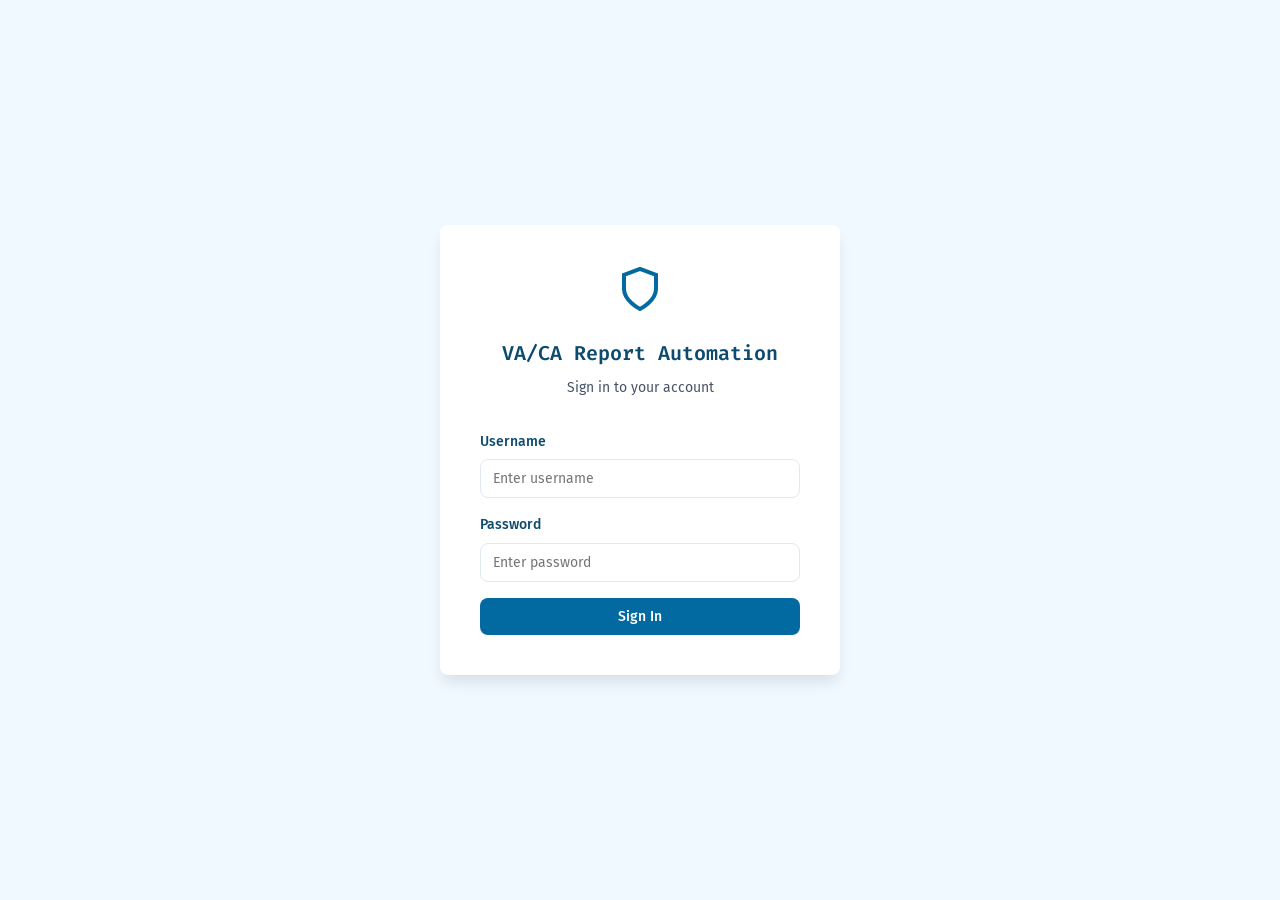
==== static/index.html @ d585e0de "fastAPI UI" ====
<!DOCTYPE html>
<html lang="en">
<head>
    <meta charset="UTF-8">
    <meta name="viewport" content="width=device-width, initial-scale=1.0">
    <title>VA/CA Automation - Login</title>
    <link rel="preconnect" href="https://fonts.googleapis.com">
    <link rel="preconnect" href="https://fonts.gstatic.com" crossorigin>
    <link href="https://fonts.googleapis.com/css2?family=Fira+Code:wght@400;500;600;700&family=Fira+Sans:wght@300;400;500;600;700&display=swap" rel="stylesheet">
    <link rel="stylesheet" href="/static/css/style.css">
</head>
<body class="login-page">
    <div class="login-container">
        <div class="login-card">
            <div class="login-header">
                <svg class="login-icon" viewBox="0 0 24 24" fill="none" stroke="currentColor" stroke-width="2">
                    <path d="M12 22s8-4 8-10V5l-8-3-8 3v7c0 6 8 10 8 10z"/>
                </svg>
                <h1>VA/CA Report Automation</h1>
                <p>Sign in to your account</p>
            </div>
            <form id="loginForm" class="login-form">
                <div class="form-group">
                    <label for="username">Username</label>
                    <input type="text" id="username" name="username" required autocomplete="username" placeholder="Enter username">
                </div>
                <div class="form-group">
                    <label for="password">Password</label>
                    <input type="password" id="password" name="password" required autocomplete="current-password" placeholder="Enter password">
                </div>
                <div id="errorMessage" class="error-message" style="display: none;"></div>
                <button type="submit" class="btn btn-primary btn-full">
                    <span class="btn-text">Sign In</span>
                    <span class="btn-spinner" style="display: none;"></span>
                </button>
            </form>
        </div>
    </div>
    <script src="/static/js/app.js"></script>
    <script>
        document.getElementById('loginForm').addEventListener('submit', handleLogin);
    </script>
</body>
</html>
---- static/css/style.css ----
/* ============================================
   VA/CA Report Automation - Design System
   Pattern: Enterprise Gateway / Data-Dense Dashboard
   Colors: Security Blue + Protected Green
   Typography: Fira Code + Fira Sans
   ============================================ */

:root {
    --color-primary: #0369A1;
    --color-primary-hover: #0284C7;
    --color-secondary: #0EA5E9;
    --color-cta: #22C55E;
    --color-cta-hover: #16A34A;
    --color-danger: #DC2626;
    --color-bg: #F0F9FF;
    --color-surface: #FFFFFF;
    --color-text: #0C4A6E;
    --color-text-muted: #475569;
    --color-border: #E2E8F0;
    --color-border-focus: #0369A1;
    --font-heading: 'Fira Code', monospace;
    --font-body: 'Fira Sans', sans-serif;
    --shadow-sm: 0 1px 2px rgba(0, 0, 0, 0.05);
    --shadow-md: 0 4px 6px -1px rgba(0, 0, 0, 0.1);
    --shadow-lg: 0 10px 15px -3px rgba(0, 0, 0, 0.1);
    --radius: 8px;
    --transition: 150ms ease-in-out;
}

* {
    margin: 0;
    padding: 0;
    box-sizing: border-box;
}

body {
    font-family: var(--font-body);
    background-color: var(--color-bg);
    color: var(--color-text);
    line-height: 1.6;
}

/* ============================================
   Login Page
   ============================================ */

.login-page {
    min-height: 100vh;
    display: flex;
    align-items: center;
    justify-content: center;
    padding: 20px;
}

.login-container {
    width: 100%;
    max-width: 400px;
}

.login-card {
    background: var(--color-surface);
    border-radius: var(--radius);
    box-shadow: var(--shadow-lg);
    padding: 40px;
}

.login-header {
    text-align: center;
    margin-bottom: 32px;
}

.login-icon {
    width: 48px;
    height: 48px;
    color: var(--color-primary);
    margin-bottom: 16px;
}

.login-header h1 {
    font-family: var(--font-heading);
    font-size: 20px;
    font-weight: 600;
    color: var(--color-text);
    margin-bottom: 8px;
}

.login-header p {
    color: var(--color-text-muted);
    font-size: 14px;
}

/* ============================================
   Form Elements
   ============================================ */

.form-group {
    margin-bottom: 16px;
}

.form-group label,
.form-group legend {
    display: block;
    font-size: 14px;
    font-weight: 500;
    color: var(--color-text);
    margin-bottom: 6px;
}

.form-group legend {
    font-family: var(--font-heading);
    font-size: 13px;
    font-weight: 600;
    color: var(--color-primary);
    padding: 0 8px;
}

.form-group input,
.form-group select {
    width: 100%;
    padding: 10px 12px;
    font-size: 14px;
    font-family: var(--font-body);
    border: 1px solid var(--color-border);
    border-radius: var(--radius);
    background: var(--color-surface);
    color: var(--color-text);
    transition: border-color var(--transition), box-shadow var(--transition);
}

.form-group input:focus,
.form-group select:focus {
    outline: none;
    border-color: var(--color-border-focus);
    box-shadow: 0 0 0 3px rgba(3, 105, 161, 0.1);
}

.form-group input:read-only {
    background: #F8FAFC;
    color: var(--color-text-muted);
}

.form-row {
    display: grid;
    grid-template-columns: 1fr 1fr;
    gap: 16px;
}

fieldset.form-group {
    border: 1px solid var(--color-border);
    border-radius: var(--radius);
    padding: 20px;
    margin-bottom: 20px;
}

.error-message {
    background: #FEF2F2;
    border: 1px solid #FECACA;
    color: var(--color-danger);
    padding: 10px 12px;
    border-radius: var(--radius);
    font-size: 14px;
    margin-bottom: 16px;
}

/* ============================================
   Buttons
   ============================================ */

.btn {
    display: inline-flex;
    align-items: center;
    justify-content: center;
    gap: 8px;
    padding: 10px 20px;
    font-size: 14px;
    font-weight: 500;
    font-family: var(--font-body);
    border: none;
    border-radius: var(--radius);
    cursor: pointer;
    transition: all var(--transition);
}

.btn:disabled {
    opacity: 0.5;
    cursor: not-allowed;
}

.btn-primary {
    background: var(--color-primary);
    color: white;
}

.btn-primary:hover:not(:disabled) {
    background: var(--color-primary-hover);
}

.btn-secondary {
    background: var(--color-surface);
    color: var(--color-text);
    border: 1px solid var(--color-border);
}

.btn-secondary:hover:not(:disabled) {
    background: #F8FAFC;
}

.btn-cta {
    background: var(--color-cta);
    color: white;
}

.btn-cta:hover:not(:disabled) {
    background: var(--color-cta-hover);
}

.btn-sm {
    padding: 6px 12px;
    font-size: 12px;
}

.btn-full {
    width: 100%;
}

.btn .icon {
    width: 16px;
    height: 16px;
}

.btn-spinner {
    width: 16px;
    height: 16px;
    border: 2px solid transparent;
    border-top-color: currentColor;
    border-radius: 50%;
    animation: spin 0.8s linear infinite;
}

@keyframes spin {
    to { transform: rotate(360deg); }
}

/* ============================================
   Navbar
   ============================================ */

.navbar {
    position: fixed;
    top: 16px;
    left: 16px;
    right: 16px;
    display: flex;
    align-items: center;
    justify-content: space-between;
    padding: 12px 24px;
    background: var(--color-surface);
    border-radius: var(--radius);
    box-shadow: var(--shadow-md);
    z-index: 100;
}

.nav-brand {
    display: flex;
    align-items: center;
    gap: 10px;
    font-family: var(--font-heading);
    font-size: 14px;
    font-weight: 600;
    color: var(--color-text);
}

.nav-icon {
    width: 24px;
    height: 24px;
    color: var(--color-primary);
}

.nav-user {
    display: flex;
    align-items: center;
    gap: 12px;
    font-size: 14px;
    color: var(--color-text-muted);
}

/* ============================================
   Dashboard Layout
   ============================================ */

.dashboard {
    padding-top: 100px;
    padding-bottom: 40px;
}

.container {
    max-width: 900px;
    margin: 0 auto;
    padding: 0 20px;
}

.card {
    background: var(--color-surface);
    border-radius: var(--radius);
    box-shadow: var(--shadow-sm);
    padding: 24px;
    margin-bottom: 24px;
}

.card-title {
    display: flex;
    align-items: center;
    gap: 10px;
    font-family: var(--font-heading);
    font-size: 16px;
    font-weight: 600;
    color: var(--color-text);
    margin-bottom: 20px;
    padding-bottom: 12px;
    border-bottom: 1px solid var(--color-border);
}

.card-title .icon {
    width: 20px;
    height: 20px;
    color: var(--color-primary);
}

/* ============================================
   Drop Zone
   ============================================ */

.drop-zone {
    border: 2px dashed var(--color-border);
    border-radius: var(--radius);
    padding: 40px 20px;
    text-align: center;
    transition: all var(--transition);
    cursor: pointer;
}

.drop-zone:hover,
.drop-zone.drag-over {
    border-color: var(--color-primary);
    background: rgba(3, 105, 161, 0.02);
}

.drop-icon {
    width: 40px;
    height: 40px;
    color: var(--color-text-muted);
    margin-bottom: 12px;
}

.drop-zone p {
    color: var(--color-text-muted);
    font-size: 14px;
}

.drop-hint {
    font-size: 12px !important;
    margin-top: 4px;
    color: #94A3B8 !important;
}

.file-label {
    color: var(--color-primary);
    cursor: pointer;
    font-weight: 500;
}

.file-label:hover {
    text-decoration: underline;
}

/* ============================================
   File List
   ============================================ */

.file-list {
    margin-top: 16px;
}

.file-item {
    display: flex;
    align-items: center;
    justify-content: space-between;
    padding: 10px 12px;
    background: #F8FAFC;
    border-radius: var(--radius);
    margin-bottom: 8px;
    font-size: 14px;
}

.file-item-name {
    display: flex;
    align-items: center;
    gap: 8px;
    color: var(--color-text);
}

.file-item-name svg {
    width: 16px;
    height: 16px;
    color: var(--color-primary);
}

.file-item-remove {
    background: none;
    border: none;
    color: var(--color-text-muted);
    cursor: pointer;
    padding: 4px;
    border-radius: 4px;
    transition: all var(--transition);
}

.file-item-remove:hover {
    color: var(--color-danger);
    background: #FEF2F2;
}

.file-item-remove svg {
    width: 16px;
    height: 16px;
}

/* ============================================
   Button Group
   ============================================ */

.button-group {
    display: flex;
    gap: 12px;
    flex-wrap: wrap;
}

/* ============================================
   Download List
   ============================================ */

.download-list {
    display: flex;
    flex-direction: column;
    gap: 8px;
}

.download-item {
    display: flex;
    align-items: center;
    justify-content: space-between;
    padding: 12px 16px;
    background: #F0F9FF;
    border: 1px solid #BAE6FD;
    border-radius: var(--radius);
}

.download-item-info {
    display: flex;
    align-items: center;
    gap: 10px;
}

.download-item-info svg {
    width: 20px;
    height: 20px;
    color: var(--color-primary);
}

.download-item-name {
    font-size: 14px;
    font-weight: 500;
    color: var(--color-text);
}

/* ============================================
   Notification Toast
   ============================================ */

.notification {
    position: fixed;
    top: 100px;
    right: 20px;
    padding: 12px 20px;
    border-radius: var(--radius);
    font-size: 14px;
    font-weight: 500;
    box-shadow: var(--shadow-lg);
    z-index: 200;
    animation: slideIn 0.3s ease-out;
}

.notification.success {
    background: #F0FDF4;
    border: 1px solid #BBF7D0;
    color: #166534;
}

.notification.error {
    background: #FEF2F2;
    border: 1px solid #FECACA;
    color: #991B1B;
}

@keyframes slideIn {
    from {
        opacity: 0;
        transform: translateX(20px);
    }
    to {
        opacity: 1;
        transform: translateX(0);
    }
}

/* ============================================
   Responsive
   ============================================ */

/* Step Badge */
.step-badge {
    display: inline-block;
    background: var(--color-primary);
    color: white;
    font-family: var(--font-heading);
    font-size: 11px;
    font-weight: 600;
    padding: 4px 10px;
    border-radius: 12px;
    margin-bottom: 12px;
    letter-spacing: 0.5px;
}

/* Card Description */
.card-desc {
    color: var(--color-text-muted);
    font-size: 14px;
    margin-bottom: 16px;
}

/* File Upload Row */
.file-upload-row {
    display: flex;
    align-items: center;
    gap: 12px;
}

.file-name-display {
    font-size: 14px;
    color: var(--color-text-muted);
}

/* Checkbox Group */
.checkbox-group {
    display: flex;
    gap: 20px;
    flex-wrap: wrap;
}

.checkbox-label {
    display: flex;
    align-items: center;
    gap: 6px;
    font-size: 14px;
    color: var(--color-text);
    cursor: pointer;
}

.checkbox-label input[type="checkbox"] {
    width: 16px;
    height: 16px;
    accent-color: var(--color-primary);
    cursor: pointer;
}

@media (max-width: 768px) {
    .form-row {
        grid-template-columns: 1fr;
    }

    .navbar {
        top: 8px;
        left: 8px;
        right: 8px;
        padding: 10px 16px;
    }

    .nav-brand span {
        display: none;
    }

    .button-group {
        flex-direction: column;
    }

    .button-group .btn {
        width: 100%;
    }
}

@media (max-width: 375px) {
    .login-card {
        padding: 24px;
    }

    .card {
        padding: 16px;
    }
}
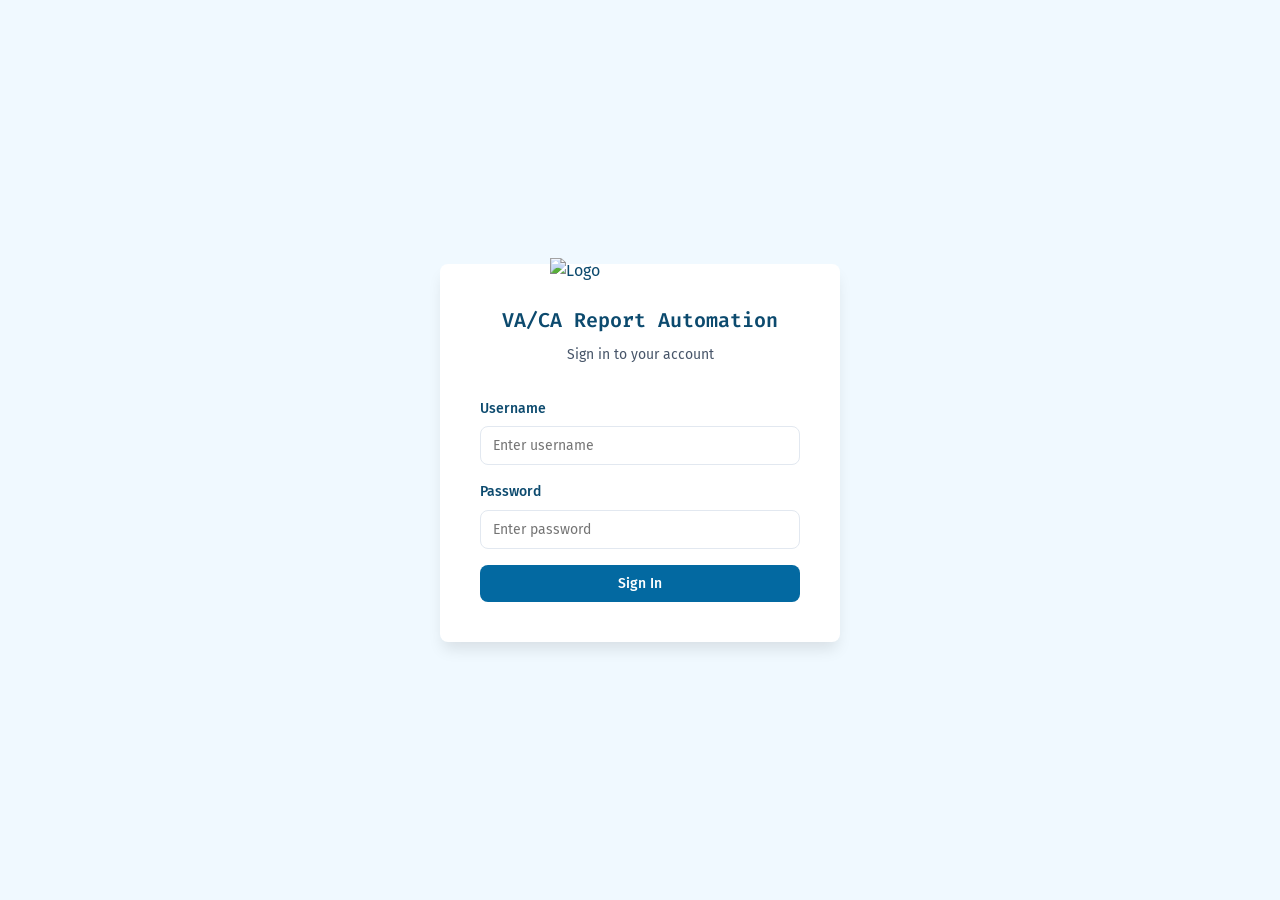
==== commit f73a4e65: "presentation" ====
--- a/static/index.html
+++ b/static/index.html
@@ -11,11 +11,9 @@
 </head>
 <body class="login-page">
     <div class="login-container">
+        <img src="https://ik.imagekit.io/umm5llpkg/MedArc/a4f7ad6f-a1ca-48de-9be1-9a4cf968ea1b.jpg" alt="Logo" class="login-logo">
         <div class="login-card">
             <div class="login-header">
-                <svg class="login-icon" viewBox="0 0 24 24" fill="none" stroke="currentColor" stroke-width="2">
-                    <path d="M12 22s8-4 8-10V5l-8-3-8 3v7c0 6 8 10 8 10z"/>
-                </svg>
                 <h1>VA/CA Report Automation</h1>
                 <p>Sign in to your account</p>
             </div>
--- a/static/css/style.css
+++ b/static/css/style.css
@@ -76,6 +76,15 @@
     margin-bottom: 16px;
 }
 
+.login-logo {
+    display: block;
+    max-width: 180px;
+    height: auto;
+    margin: 0 auto -20px auto;
+    position: relative;
+    z-index: 1;
+}
+
 .login-header h1 {
     font-family: var(--font-heading);
     font-size: 20px;
@@ -516,6 +525,43 @@
 /* ============================================
    Responsive
    ============================================ */
+
+/* Page Navigation */
+.page-nav {
+    display: flex;
+    gap: 8px;
+    margin-bottom: 24px;
+    background: var(--color-surface);
+    padding: 8px;
+    border-radius: var(--radius);
+    box-shadow: var(--shadow-sm);
+}
+
+.page-nav-btn {
+    flex: 1;
+    padding: 12px 20px;
+    font-family: var(--font-heading);
+    font-size: 13px;
+    font-weight: 600;
+    background: transparent;
+    color: var(--color-text-muted);
+    border: 2px solid transparent;
+    border-radius: var(--radius);
+    cursor: pointer;
+    transition: all var(--transition);
+    text-align: center;
+}
+
+.page-nav-btn:hover {
+    background: var(--color-bg);
+    color: var(--color-text);
+}
+
+.page-nav-btn.active {
+    background: var(--color-primary);
+    color: white;
+    border-color: var(--color-primary);
+}
 
 /* Step Badge */
 .step-badge {
@@ -573,6 +619,71 @@
     cursor: pointer;
 }
 
+/* Document ID Row */
+.doc-id-row {
+    display: flex;
+    align-items: center;
+    gap: 6px;
+    padding: 10px 12px;
+    background: #F8FAFC;
+    border: 1px solid var(--color-border);
+    border-radius: var(--radius);
+    font-size: 14px;
+    font-family: var(--font-body);
+}
+
+.doc-id-prefix {
+    color: var(--color-text-muted);
+    font-weight: 500;
+    white-space: nowrap;
+}
+
+.doc-id-client {
+    color: var(--color-primary);
+    font-weight: 600;
+    font-family: var(--font-heading);
+    white-space: nowrap;
+}
+
+.doc-id-input {
+    width: 80px;
+    padding: 4px 8px;
+    font-size: 14px;
+    font-family: var(--font-body);
+    border: 1px solid var(--color-border);
+    border-radius: 4px;
+    background: white;
+    color: var(--color-text);
+}
+
+.doc-id-input:focus {
+    outline: none;
+    border-color: var(--color-border-focus);
+    box-shadow: 0 0 0 3px rgba(3, 105, 161, 0.1);
+}
+
+/* Auditor Row */
+.auditor-row {
+    padding: 16px;
+    background: #F8FAFC;
+    border: 1px solid var(--color-border);
+    border-radius: var(--radius);
+    margin-bottom: 16px;
+}
+
+.auditor-row:last-child {
+    margin-bottom: 0;
+}
+
+.auditor-label {
+    display: block;
+    font-family: var(--font-heading);
+    font-size: 13px;
+    font-weight: 600;
+    color: var(--color-primary);
+    margin-bottom: 12px;
+}
+
 @media (max-width: 768px) {
     .form-row {
         grid-template-columns: 1fr;
